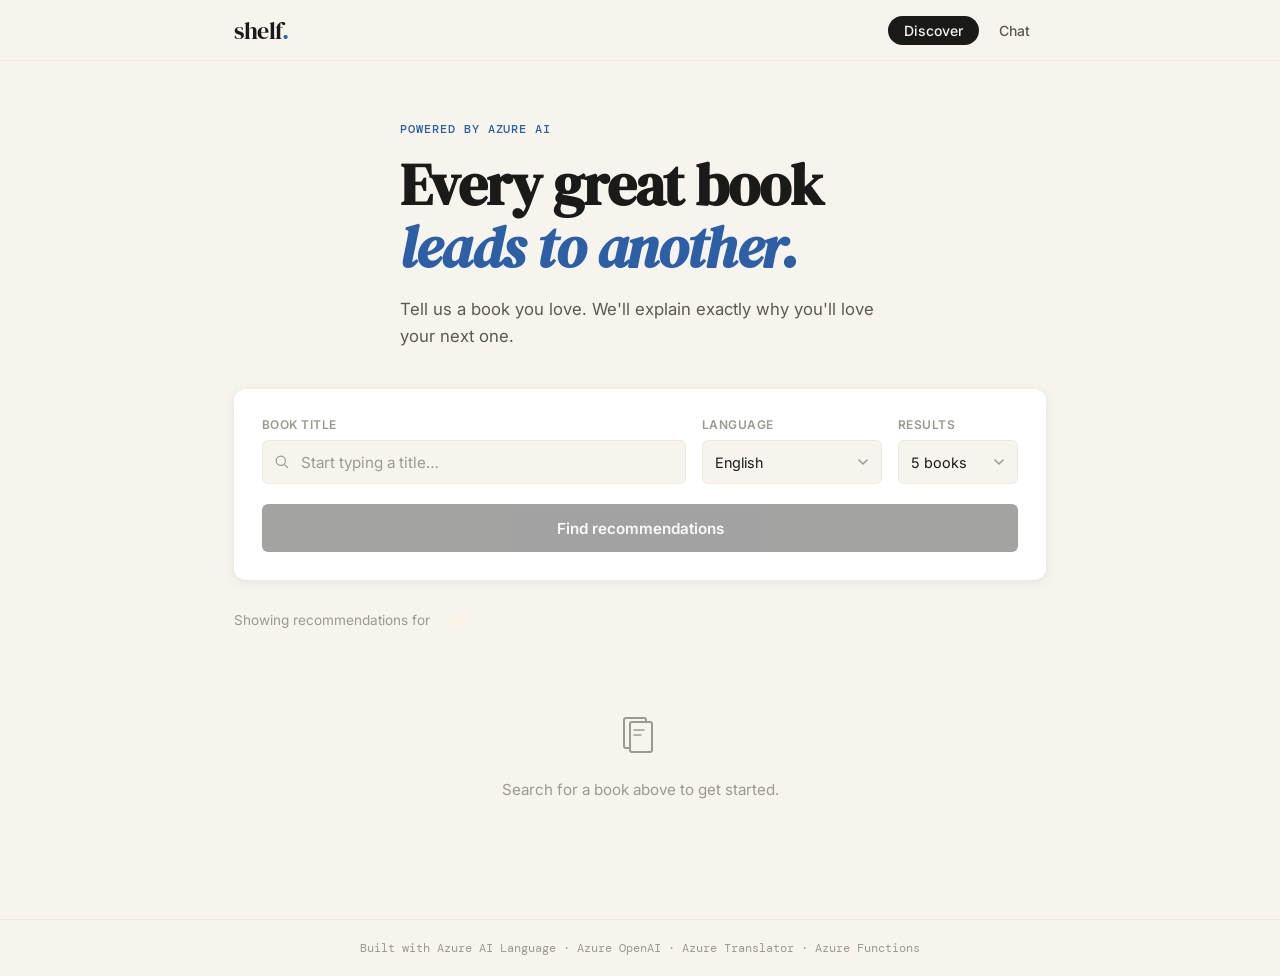
==== frontend/index.html @ 89d9bc14 "Update index.html Added a hidden div for Google Books enriched panel." ====
<!DOCTYPE html>
<html lang="en">
<head>
  <meta charset="UTF-8" />
  <meta name="viewport" content="width=device-width, initial-scale=1.0" />
  <title>Shelf — Book Recommendations</title>
  <link rel="preconnect" href="https://fonts.googleapis.com" />
  <link rel="preconnect" href="https://fonts.gstatic.com" crossorigin />
  <link href="https://fonts.googleapis.com/css2?family=DM+Serif+Display:ital@0;1&family=Inter:wght@400;500;600&family=DM+Mono:wght@400;500&display=swap" rel="stylesheet" />
  <link rel="stylesheet" href="style.css" />
</head>
<body>

  <!-- ── Header ─────────────────────────────────────────────── -->
  <header class="site-header">
    <div class="header-inner">
      <span class="logo">shelf<span class="logo-dot">.</span></span>
      <nav class="header-nav">
        <button class="nav-tab active" data-view="recommend">Discover</button>
        <button class="nav-tab" data-view="chat">Chat</button>
      </nav>
    </div>
  </header>

  <!-- ── Hero ───────────────────────────────────────────────── -->
  <section class="hero">
    <p class="hero-eyebrow">Powered by Azure AI</p>
    <h1 class="hero-headline">
      Every great book<br/>
      <em>leads to another.</em>
    </h1>
    <p class="hero-sub">Tell us a book you love. We'll explain exactly why you'll love your next one.</p>
  </section>

  <!-- ═══════════════════════════════════════════════════════════
       VIEW 1 — RECOMMENDATION
  ════════════════════════════════════════════════════════════ -->
  <main id="view-recommend" class="view active">
    <div class="container">

      <!-- Search card -->
      <div class="search-card">
        <div class="search-row">
          <div class="autocomplete-wrap">
            <label class="field-label" for="book-input">Book title</label>
            <div class="input-icon-wrap">
              <svg class="input-icon" viewBox="0 0 20 20" fill="none">
                <circle cx="8.5" cy="8.5" r="5.75" stroke="currentColor" stroke-width="1.5"/>
                <path d="M13.5 13.5L17 17" stroke="currentColor" stroke-width="1.5" stroke-linecap="round"/>
              </svg>
              <input
                id="book-input"
                class="book-input"
                type="text"
                placeholder="Start typing a title…"
                autocomplete="off"
                spellcheck="false"
              />
            </div>
            <ul id="suggestions" class="suggestions" role="listbox" aria-label="Book suggestions"></ul>
          </div>

          <div class="lang-wrap">
            <label class="field-label" for="lang-select">Language</label>
            <select id="lang-select" class="lang-select">
              <option value="en">English</option>
              <option value="es">Spanish</option>
              <option value="fr">French</option>
              <option value="de">German</option>
              <option value="hi">Hindi</option>
              <option value="ar">Arabic</option>
              <option value="zh-Hans">Chinese (Simplified)</option>
              <option value="ja">Japanese</option>
              <option value="pt">Portuguese</option>
              <option value="ru">Russian</option>
            </select>
          </div>

          <div class="count-wrap">
            <label class="field-label" for="count-select">Results</label>
            <select id="count-select" class="lang-select">
              <option value="3">3 books</option>
              <option value="5" selected>5 books</option>
              <option value="8">8 books</option>
            </select>
          </div>
        </div>

        <button id="recommend-btn" class="recommend-btn" disabled>
          <span class="btn-text">Find recommendations</span>
          <span class="btn-spinner" hidden>
            <svg viewBox="0 0 24 24" fill="none"><circle cx="12" cy="12" r="10" stroke="currentColor" stroke-width="2.5" stroke-dasharray="50" stroke-dashoffset="30" class="spinner-circle"/></svg>
          </span>
        </button>
      </div>

      <!-- Matched book badge -->
      <div id="matched-book" class="matched-book" hidden>
        <span class="matched-label">Showing recommendations for</span>
        <span id="matched-title" class="matched-title"></span>
        <span id="matched-genre" class="matched-genre"></span>
      </div>

      <!-- Google Books enriched panel (thumbnail, authors, rating, description) -->
      <div id="google-book-info" hidden></div>

      <!-- Results grid -->
      <div id="results" class="results-grid"></div>

      <!-- Empty / error state -->
      <div id="empty-state" class="empty-state" hidden>
        <svg viewBox="0 0 48 48" fill="none">
          <rect x="8" y="6" width="22" height="30" rx="2" stroke="currentColor" stroke-width="2"/>
          <rect x="14" y="10" width="22" height="30" rx="2" stroke="currentColor" stroke-width="2" fill="var(--bg)"/>
          <path d="M18 18h10M18 23h7" stroke="currentColor" stroke-width="1.5" stroke-linecap="round"/>
        </svg>
        <p id="empty-msg">Search for a book above to get started.</p>
      </div>

    </div>
  </main>

  <!-- ═══════════════════════════════════════════════════════════
       VIEW 2 — CHATBOT
  ════════════════════════════════════════════════════════════ -->
  <main id="view-chat" class="view">
    <div class="container chat-container">

      <div class="chat-header">
        <div class="chat-avatar">
          <svg viewBox="0 0 32 32" fill="none">
            <rect width="32" height="32" rx="8" fill="var(--ink)"/>
            <path d="M9 12h14M9 16h10M9 20h12" stroke="var(--bg)" stroke-width="2" stroke-linecap="round"/>
          </svg>
        </div>
        <div>
          <p class="chat-name">Shelf Assistant</p>
          <p class="chat-subtitle">Ask me anything about books</p>
        </div>
        <div class="chat-lang-wrap">
          <select id="chat-lang-select" class="lang-select small">
            <option value="en">English</option>
            <option value="es">Spanish</option>
            <option value="fr">French</option>
            <option value="de">German</option>
            <option value="hi">Hindi</option>
            <option value="ar">Arabic</option>
            <option value="zh-Hans">Chinese (Simplified)</option>
            <option value="ja">Japanese</option>
            <option value="pt">Portuguese</option>
            <option value="ru">Russian</option>
          </select>
        </div>
      </div>

      <div id="chat-messages" class="chat-messages">
        <div class="chat-bubble assistant">
          <p>Hi! I'm your personal book guide. Tell me a book you love, a genre you're in the mood for, or ask something like <em>"What should I read after The Alchemist?"</em></p>
        </div>
      </div>

      <div class="chat-input-row">
        <input
          id="chat-input"
          class="chat-input"
          type="text"
          placeholder="Ask about books…"
          autocomplete="off"
        />
        <button id="chat-send" class="chat-send-btn" aria-label="Send">
          <svg viewBox="0 0 20 20" fill="none">
            <path d="M17 10L3 3l3.5 7L3 17l14-7z" stroke="currentColor" stroke-width="1.5" stroke-linejoin="round"/>
          </svg>
        </button>
      </div>

      <div class="chat-suggestions-row">
        <button class="chat-pill" data-msg="What should I read after Harry Potter?">After Harry Potter?</button>
        <button class="chat-pill" data-msg="Recommend me a fantasy book">Fantasy picks</button>
        <button class="chat-pill" data-msg="I want something magical and adventurous">Magical adventure</button>
        <button class="chat-pill" data-msg="Best books for someone who loves mystery">Mystery lover</button>
      </div>

    </div>
  </main>

  <!-- ── Footer ──────────────────────────────────────────────── -->
  <footer class="site-footer">
    <p>Built with Azure AI Language · Azure OpenAI · Azure Translator · Azure Functions</p>
  </footer>

  <script src="app.js"></script>
</body>
</html>
---- frontend/style.css ----
/* ── Design tokens ──────────────────────────────────────────── */
:root {
  --bg:         #F7F4EE;       /* warm parchment */
  --bg2:        #EEEAE0;       /* slightly darker card bg */
  --ink:        #1A1A18;       /* near-black */
  --ink2:       #5A5A50;       /* secondary text */
  --ink3:       #9A9A8E;       /* muted / meta */
  --accent:     #2D5FA6;       /* deep library blue */
  --accent-lt:  #EDF2FB;       /* light accent tint */
  --accent-md:  #B8CCEE;       /* medium accent tint */
  --gold:       #C9973E;       /* warm gold for genre tags */
  --gold-lt:    #FDF3E1;
  --radius:     12px;
  --radius-sm:  6px;
  --shadow:     0 2px 12px rgba(26,26,24,0.08);
  --shadow-lg:  0 8px 32px rgba(26,26,24,0.12);
}

/* ── Reset ──────────────────────────────────────────────────── */
*, *::before, *::after { box-sizing: border-box; margin: 0; padding: 0; }
html { scroll-behavior: smooth; }
body {
  font-family: 'Inter', system-ui, sans-serif;
  background: var(--bg);
  color: var(--ink);
  min-height: 100vh;
  display: flex;
  flex-direction: column;
}

/* ── Header ─────────────────────────────────────────────────── */
.site-header {
  position: sticky; top: 0; z-index: 100;
  background: var(--bg);
  border-bottom: 1px solid var(--bg2);
  backdrop-filter: blur(10px);
}
.header-inner {
  max-width: 860px;
  margin: 0 auto;
  padding: 0 24px;
  height: 60px;
  display: flex;
  align-items: center;
  justify-content: space-between;
}
.logo {
  font-family: 'DM Serif Display', serif;
  font-size: 1.5rem;
  letter-spacing: -0.02em;
  color: var(--ink);
}
.logo-dot { color: var(--accent); }

.header-nav { display: flex; gap: 4px; }
.nav-tab {
  font-family: 'Inter', sans-serif;
  font-size: 0.875rem;
  font-weight: 500;
  padding: 6px 16px;
  border-radius: 20px;
  border: none;
  background: transparent;
  color: var(--ink2);
  cursor: pointer;
  transition: background 0.15s, color 0.15s;
}
.nav-tab:hover { background: var(--bg2); color: var(--ink); }
.nav-tab.active { background: var(--ink); color: var(--bg); }

/* ── Hero ───────────────────────────────────────────────────── */
.hero {
  max-width: 860px;
  margin: 0 auto;
  padding: 60px 24px 40px;
  text-align: left;
}
.hero-eyebrow {
  font-family: 'DM Mono', monospace;
  font-size: 0.75rem;
  font-weight: 500;
  letter-spacing: 0.08em;
  text-transform: uppercase;
  color: var(--accent);
  margin-bottom: 16px;
}
.hero-headline {
  font-family: 'DM Serif Display', serif;
  font-size: clamp(2.4rem, 5vw, 3.6rem);
  line-height: 1.1;
  letter-spacing: -0.02em;
  color: var(--ink);
  margin-bottom: 16px;
}
.hero-headline em {
  font-style: italic;
  color: var(--accent);
}
.hero-sub {
  font-size: 1.05rem;
  color: var(--ink2);
  max-width: 480px;
  line-height: 1.6;
}

/* ── Views ──────────────────────────────────────────────────── */
.view { display: none; flex: 1; }
.view.active { display: block; }

/* ── Container ──────────────────────────────────────────────── */
.container {
  max-width: 860px;
  margin: 0 auto;
  padding: 0 24px 60px;
}

/* ── Search Card ────────────────────────────────────────────── */
.search-card {
  background: #fff;
  border-radius: var(--radius);
  padding: 28px;
  box-shadow: var(--shadow);
  margin-bottom: 32px;
}
.search-row {
  display: grid;
  grid-template-columns: 1fr auto auto;
  gap: 16px;
  align-items: end;
  margin-bottom: 20px;
}

/* Field label */
.field-label {
  display: block;
  font-size: 0.75rem;
  font-weight: 600;
  letter-spacing: 0.04em;
  text-transform: uppercase;
  color: var(--ink3);
  margin-bottom: 8px;
}

/* Autocomplete wrapper */
.autocomplete-wrap { position: relative; }
.input-icon-wrap { position: relative; }
.input-icon {
  position: absolute;
  left: 12px; top: 50%;
  transform: translateY(-50%);
  width: 16px; height: 16px;
  color: var(--ink3);
  pointer-events: none;
}
.book-input {
  width: 100%;
  height: 44px;
  padding: 0 16px 0 38px;
  border: 1.5px solid var(--bg2);
  border-radius: var(--radius-sm);
  font-family: 'Inter', sans-serif;
  font-size: 0.95rem;
  color: var(--ink);
  background: var(--bg);
  outline: none;
  transition: border-color 0.15s;
}
.book-input:focus { border-color: var(--accent); background: #fff; }
.book-input::placeholder { color: var(--ink3); }

/* Suggestions dropdown */
.suggestions {
  position: absolute;
  top: calc(100% + 4px);
  left: 0; right: 0;
  background: #fff;
  border: 1.5px solid var(--bg2);
  border-radius: var(--radius-sm);
  box-shadow: var(--shadow-lg);
  list-style: none;
  max-height: 260px;
  overflow-y: auto;
  z-index: 50;
  display: none;
}
.suggestions.open { display: block; }
.suggestions li {
  padding: 10px 16px;
  cursor: pointer;
  display: flex;
  align-items: baseline;
  gap: 10px;
  font-size: 0.9rem;
  transition: background 0.1s;
}
.suggestions li:hover,
.suggestions li.active { background: var(--accent-lt); }
.sug-title { color: var(--ink); flex: 1; }
.sug-genre {
  font-family: 'DM Mono', monospace;
  font-size: 0.72rem;
  color: var(--ink3);
  white-space: nowrap;
}
mark { background: none; color: var(--accent); font-weight: 600; }

/* Selects */
.lang-wrap, .count-wrap { min-width: 120px; }
.lang-select {
  width: 100%;
  height: 44px;
  padding: 0 12px;
  border: 1.5px solid var(--bg2);
  border-radius: var(--radius-sm);
  font-family: 'Inter', sans-serif;
  font-size: 0.9rem;
  color: var(--ink);
  background: var(--bg);
  outline: none;
  cursor: pointer;
  appearance: none;
  background-image: url("data:image/svg+xml,%3Csvg xmlns='http://www.w3.org/2000/svg' width='12' height='12' viewBox='0 0 12 12'%3E%3Cpath d='M2 4l4 4 4-4' stroke='%239A9A8E' stroke-width='1.5' fill='none' stroke-linecap='round' stroke-linejoin='round'/%3E%3C/svg%3E");
  background-repeat: no-repeat;
  background-position: right 12px center;
  padding-right: 32px;
}
.lang-select:focus { border-color: var(--accent); }
.lang-select.small { height: 36px; font-size: 0.82rem; min-width: 80px; }

/* Recommend button */
.recommend-btn {
  width: 100%;
  height: 48px;
  background: var(--ink);
  color: var(--bg);
  border: none;
  border-radius: var(--radius-sm);
  font-family: 'Inter', sans-serif;
  font-size: 0.95rem;
  font-weight: 600;
  cursor: pointer;
  display: flex;
  align-items: center;
  justify-content: center;
  gap: 10px;
  transition: background 0.15s, transform 0.1s;
}
.recommend-btn:hover:not(:disabled) { background: var(--accent); transform: translateY(-1px); }
.recommend-btn:disabled { opacity: 0.4; cursor: not-allowed; }
.btn-spinner svg { width: 20px; height: 20px; animation: spin 0.8s linear infinite; }
.spinner-circle { transform-origin: center; }

/* ── Matched book badge ─────────────────────────────────────── */
.matched-book {
  display: flex;
  align-items: center;
  gap: 10px;
  margin-bottom: 24px;
  flex-wrap: wrap;
}
.matched-label { font-size: 0.85rem; color: var(--ink3); }
.matched-title {
  font-family: 'DM Serif Display', serif;
  font-size: 1.05rem;
  color: var(--ink);
}
.matched-genre {
  font-family: 'DM Mono', monospace;
  font-size: 0.72rem;
  padding: 3px 8px;
  border-radius: 20px;
  background: var(--gold-lt);
  color: var(--gold);
}

/* ── Results Grid ───────────────────────────────────────────── */
.results-grid {
  display: grid;
  grid-template-columns: repeat(auto-fill, minmax(280px, 1fr));
  gap: 20px;
}

/* Book card */
.book-card {
  background: #fff;
  border-radius: var(--radius);
  padding: 24px;
  box-shadow: var(--shadow);
  display: flex;
  flex-direction: column;
  gap: 12px;
  transition: transform 0.15s, box-shadow 0.15s;
  animation: fadeUp 0.3s ease both;
}
.book-card:hover { transform: translateY(-3px); box-shadow: var(--shadow-lg); }

.card-rank {
  font-family: 'DM Mono', monospace;
  font-size: 0.7rem;
  font-weight: 500;
  letter-spacing: 0.08em;
  color: var(--ink3);
}
.card-title {
  font-family: 'DM Serif Display', serif;
  font-size: 1.1rem;
  line-height: 1.3;
  color: var(--ink);
}
.card-genre {
  display: inline-block;
  font-family: 'DM Mono', monospace;
  font-size: 0.7rem;
  padding: 3px 8px;
  border-radius: 20px;
  background: var(--gold-lt);
  color: var(--gold);
}
.card-explanation {
  font-size: 0.88rem;
  line-height: 1.65;
  color: var(--ink2);
  padding: 12px 14px;
  background: var(--accent-lt);
  border-left: 3px solid var(--accent-md);
  border-radius: 0 var(--radius-sm) var(--radius-sm) 0;
}
.card-themes {
  display: flex;
  flex-wrap: wrap;
  gap: 6px;
  margin-top: 4px;
}
.theme-tag {
  font-size: 0.72rem;
  padding: 3px 8px;
  border-radius: 20px;
  background: var(--bg2);
  color: var(--ink2);
}

/* ── Empty state ────────────────────────────────────────────── */
.empty-state {
  text-align: center;
  padding: 60px 20px;
  color: var(--ink3);
}
.empty-state svg {
  width: 48px; height: 48px;
  margin-bottom: 16px;
  color: var(--ink3);
}
.empty-state p { font-size: 0.95rem; }

/* ── Chat view ──────────────────────────────────────────────── */
.chat-container { padding-top: 24px; }
.chat-header {
  display: flex;
  align-items: center;
  gap: 14px;
  margin-bottom: 20px;
  padding-bottom: 20px;
  border-bottom: 1px solid var(--bg2);
}
.chat-avatar svg { width: 40px; height: 40px; border-radius: 10px; }
.chat-name { font-weight: 600; font-size: 0.95rem; color: var(--ink); }
.chat-subtitle { font-size: 0.8rem; color: var(--ink3); }
.chat-lang-wrap { margin-left: auto; }

.chat-messages {
  min-height: 340px;
  max-height: 50vh;
  overflow-y: auto;
  display: flex;
  flex-direction: column;
  gap: 12px;
  margin-bottom: 16px;
  padding: 4px 0;
  scroll-behavior: smooth;
}
.chat-bubble {
  max-width: 78%;
  padding: 12px 16px;
  border-radius: var(--radius);
  font-size: 0.9rem;
  line-height: 1.65;
  animation: fadeUp 0.2s ease both;
}
.chat-bubble.user {
  align-self: flex-end;
  background: var(--ink);
  color: var(--bg);
  border-bottom-right-radius: 4px;
}
.chat-bubble.assistant {
  align-self: flex-start;
  background: #fff;
  color: var(--ink);
  border-bottom-left-radius: 4px;
  box-shadow: var(--shadow);
}
.chat-bubble.typing {
  background: #fff;
  align-self: flex-start;
  box-shadow: var(--shadow);
}
.typing-dots { display: flex; gap: 4px; padding: 2px 0; }
.typing-dots span {
  width: 7px; height: 7px;
  border-radius: 50%;
  background: var(--ink3);
  animation: bounce 1.2s infinite;
}
.typing-dots span:nth-child(2) { animation-delay: 0.2s; }
.typing-dots span:nth-child(3) { animation-delay: 0.4s; }

.chat-input-row {
  display: flex;
  gap: 10px;
  margin-bottom: 12px;
}
.chat-input {
  flex: 1;
  height: 48px;
  padding: 0 18px;
  border: 1.5px solid var(--bg2);
  border-radius: var(--radius-sm);
  font-family: 'Inter', sans-serif;
  font-size: 0.95rem;
  background: var(--bg);
  color: var(--ink);
  outline: none;
  transition: border-color 0.15s;
}
.chat-input:focus { border-color: var(--accent); background: #fff; }
.chat-input::placeholder { color: var(--ink3); }

.chat-send-btn {
  width: 48px; height: 48px;
  background: var(--ink);
  color: var(--bg);
  border: none;
  border-radius: var(--radius-sm);
  cursor: pointer;
  display: flex;
  align-items: center;
  justify-content: center;
  flex-shrink: 0;
  transition: background 0.15s;
}
.chat-send-btn:hover { background: var(--accent); }
.chat-send-btn svg { width: 18px; height: 18px; }

.chat-suggestions-row {
  display: flex;
  flex-wrap: wrap;
  gap: 8px;
}
.chat-pill {
  font-size: 0.8rem;
  padding: 6px 14px;
  border-radius: 20px;
  border: 1.5px solid var(--bg2);
  background: #fff;
  color: var(--ink2);
  cursor: pointer;
  font-family: 'Inter', sans-serif;
  transition: border-color 0.15s, color 0.15s;
}
.chat-pill:hover { border-color: var(--accent); color: var(--accent); }

/* ── Footer ─────────────────────────────────────────────────── */
.site-footer {
  border-top: 1px solid var(--bg2);
  padding: 20px 24px;
  text-align: center;
  font-size: 0.75rem;
  color: var(--ink3);
  font-family: 'DM Mono', monospace;
}

/* ── Keyframes ──────────────────────────────────────────────── */
@keyframes spin {
  to { transform: rotate(360deg); }
}
@keyframes fadeUp {
  from { opacity: 0; transform: translateY(12px); }
  to   { opacity: 1; transform: translateY(0); }
}
@keyframes bounce {
  0%, 60%, 100% { transform: translateY(0); }
  30%           { transform: translateY(-5px); }
}

/* ── Responsive ─────────────────────────────────────────────── */
@media (max-width: 640px) {
  .hero { padding: 36px 16px 28px; }
  .container { padding: 0 16px 40px; }
  .search-row { grid-template-columns: 1fr; }
  .results-grid { grid-template-columns: 1fr; }
  .chat-bubble { max-width: 90%; }
  .chat-suggestions-row { display: none; }
}

@media (prefers-reduced-motion: reduce) {
  *, *::before, *::after { animation: none !important; transition: none !important; }
}
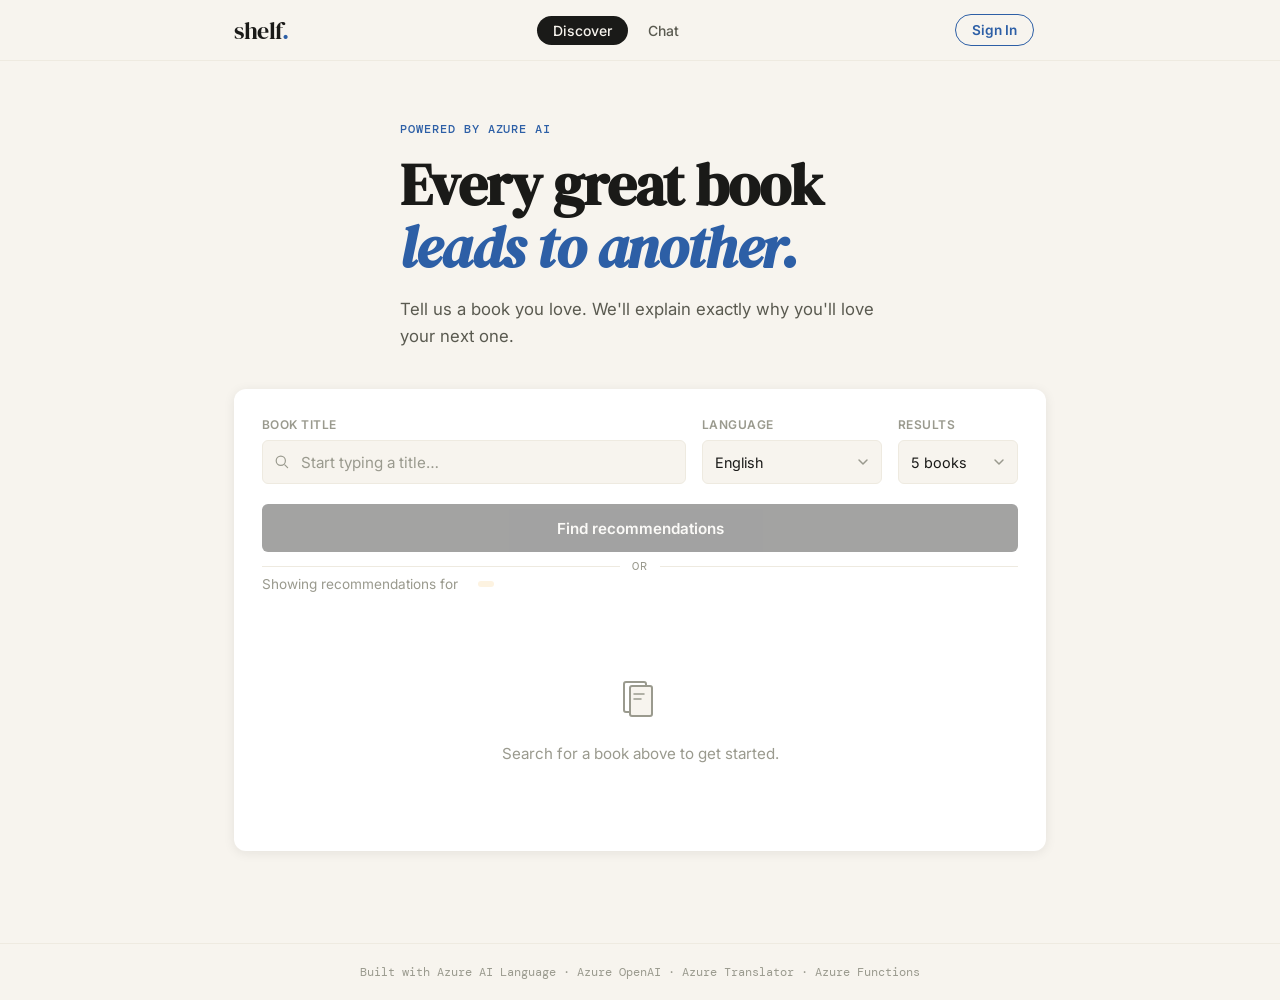
==== commit 2a7a0a55: "Initial commit" ====
--- a/frontend/index.html
+++ b/frontend/index.html
@@ -8,6 +8,8 @@
   <link rel="preconnect" href="https://fonts.gstatic.com" crossorigin />
   <link href="https://fonts.googleapis.com/css2?family=DM+Serif+Display:ital@0;1&family=Inter:wght@400;500;600&family=DM+Mono:wght@400;500&display=swap" rel="stylesheet" />
   <link rel="stylesheet" href="style.css" />
+  <!-- MSAL.js — Microsoft Authentication Library -->
+  
 </head>
 <body>
 
@@ -19,8 +21,60 @@
         <button class="nav-tab active" data-view="recommend">Discover</button>
         <button class="nav-tab" data-view="chat">Chat</button>
       </nav>
+
+      <!-- ── Auth area ────────────────────────────────────── -->
+      <div id="auth-area" class="auth-area">
+        <button id="auth-login-btn" class="auth-login-btn">Sign In</button>
+        <div id="auth-user-area" class="auth-user-area" hidden>
+          <span id="auth-user-name" class="auth-user-name"></span>
+          <button id="auth-logout-btn" class="auth-logout-btn" hidden>Sign Out</button>
+        </div>
+      </div>
     </div>
   </header>
+
+  <!-- ── Auth modal ─────────────────────────────────────────── -->
+  <div id="auth-modal" class="auth-modal" hidden role="dialog" aria-modal="true" aria-labelledby="auth-modal-title">
+    <div class="auth-modal-card glass-card">
+      <button id="auth-modal-close" class="auth-modal-close" aria-label="Close">
+        <svg viewBox="0 0 20 20" fill="none" width="18" height="18">
+          <path d="M5 5l10 10M15 5L5 15" stroke="currentColor" stroke-width="1.5" stroke-linecap="round"/>
+        </svg>
+      </button>
+
+      <div class="auth-modal-header">
+        <span class="logo" style="font-size:1.3rem">shelf<span class="logo-dot">.</span></span>
+        <h2 id="auth-modal-title" class="auth-modal-title">Welcome back</h2>
+        <p class="auth-modal-sub">Sign in to save favorites and view history</p>
+      </div>
+
+      <form id="auth-login-form" class="auth-form" novalidate>
+        <div id="auth-error" class="auth-error" hidden></div>
+
+        <!-- Microsoft login button — MSAL popup handles email/password inside Entra UI -->
+        <button type="submit" class="auth-ms-btn">
+          <svg viewBox="0 0 21 21" width="20" height="20" fill="none">
+            <rect x="1" y="1" width="9" height="9" fill="#F35325"/>
+            <rect x="11" y="1" width="9" height="9" fill="#81BC06"/>
+            <rect x="1" y="11" width="9" height="9" fill="#05A6F0"/>
+            <rect x="11" y="11" width="9" height="9" fill="#FFBA08"/>
+          </svg>
+          Continue with Microsoft
+        </button>
+
+        <label class="auth-remember-label">
+          <input type="checkbox" id="auth-remember" class="auth-remember-checkbox" />
+          Remember me
+        </label>
+      </form>
+
+      <p class="auth-terms">
+        By signing in, you agree to our
+        <a href="#" class="auth-link">Terms of Service</a> and
+        <a href="#" class="auth-link">Privacy Policy</a>.
+      </p>
+    </div>
+  </div>
 
   <!-- ── Hero ───────────────────────────────────────────────── -->
   <section class="hero">
@@ -92,7 +146,9 @@
             <svg viewBox="0 0 24 24" fill="none"><circle cx="12" cy="12" r="10" stroke="currentColor" stroke-width="2.5" stroke-dasharray="50" stroke-dashoffset="30" class="spinner-circle"/></svg>
           </span>
         </button>
-      </div>
+
+        <!-- ── or divider ──────────────────────────────────── -->
+        <div class="scan-divider" aria-hidden="true"><span>or</span></div>
 
       <!-- Matched book badge -->
       <div id="matched-book" class="matched-book" hidden>
@@ -100,9 +156,6 @@
         <span id="matched-title" class="matched-title"></span>
         <span id="matched-genre" class="matched-genre"></span>
       </div>
-
-      <!-- Google Books enriched panel (thumbnail, authors, rating, description) -->
-      <div id="google-book-info" hidden></div>
 
       <!-- Results grid -->
       <div id="results" class="results-grid"></div>
@@ -189,6 +242,7 @@
     <p>Built with Azure AI Language · Azure OpenAI · Azure Translator · Azure Functions</p>
   </footer>
 
+  <script src="auth.js"></script>
   <script src="app.js"></script>
 </body>
 </html>
--- a/frontend/style.css
+++ b/frontend/style.css
@@ -153,6 +153,8 @@
   pointer-events: none;
 }
 .book-input {
+  color: #111111;
+  color: #9b9b9b;
   width: 100%;
   height: 44px;
   padding: 0 16px 0 38px;
@@ -505,3 +507,860 @@
 @media (prefers-reduced-motion: reduce) {
   *, *::before, *::after { animation: none !important; transition: none !important; }
 }
+
+
+/* ═══════════════════════════════════════════════════════════════
+   BOOK DETAILS PAGE — all new styles, nothing above modified
+═══════════════════════════════════════════════════════════════ */
+
+/* ── Dark mode tokens ───────────────────────────────────────── */
+@media (prefers-color-scheme: dark) {
+  :root {
+    --bg:        #13120F;
+    --bg2:       #1E1D18;
+    --ink:       #F0EDE6;
+    --ink2:      #A8A49A;
+    --ink3:      #6A665E;
+    --accent:    #6B9FE4;
+    --accent-lt: #1A2535;
+    --accent-md: #2D4A70;
+    --gold:      #D4A855;
+    --gold-lt:   #2A2010;
+    --shadow:    0 2px 12px rgba(0,0,0,0.3);
+    --shadow-lg: 0 8px 32px rgba(0,0,0,0.45);
+    --glass-bg:  rgba(30, 29, 24, 0.7);
+    --glass-border: rgba(255,255,255,0.07);
+  }
+}
+
+:root {
+  --glass-bg:     rgba(255,255,255,0.72);
+  --glass-border: rgba(255,255,255,0.45);
+  --glass-blur:   16px;
+}
+
+/* ── body modifier for book page ────────────────────────────── */
+body.book-page {
+  background: var(--bg);
+}
+
+/* ── Back button in header ──────────────────────────────────── */
+.nav-back-btn {
+  display: inline-flex;
+  align-items: center;
+  gap: 6px;
+  font-family: 'Inter', sans-serif;
+  font-size: 0.875rem;
+  font-weight: 500;
+  color: var(--ink2);
+  text-decoration: none;
+  padding: 6px 14px;
+  border-radius: 20px;
+  border: 1.5px solid var(--bg2);
+  background: transparent;
+  transition: color 0.15s, border-color 0.15s, background 0.15s;
+}
+.nav-back-btn:hover {
+  color: var(--ink);
+  border-color: var(--ink3);
+  background: var(--bg2);
+}
+
+/* ── Logo as link on book page ──────────────────────────────── */
+a.logo {
+  text-decoration: none;
+  font-family: 'DM Serif Display', serif;
+  font-size: 1.5rem;
+  letter-spacing: -0.02em;
+  color: var(--ink);
+}
+
+/* ── Glassmorphism card ─────────────────────────────────────── */
+.glass-card {
+  background: var(--glass-bg);
+  backdrop-filter: blur(var(--glass-blur));
+  -webkit-backdrop-filter: blur(var(--glass-blur));
+  border: 1px solid var(--glass-border);
+  border-radius: 20px;
+  box-shadow: var(--shadow-lg);
+}
+
+/* ── Page-level loading state ───────────────────────────────── */
+.page-loading {
+  display: flex;
+  align-items: center;
+  justify-content: center;
+  min-height: 60vh;
+}
+.page-spinner {
+  display: flex;
+  flex-direction: column;
+  align-items: center;
+  gap: 16px;
+}
+.page-spinner svg {
+  width: 50px;
+  height: 50px;
+  animation: spin 1s linear infinite;
+}
+.page-spinner p {
+  font-size: 0.95rem;
+  color: var(--ink3);
+}
+
+/* ── Page-level error state ─────────────────────────────────── */
+.page-error {
+  display: flex;
+  align-items: center;
+  justify-content: center;
+  min-height: 60vh;
+  padding: 24px;
+}
+.error-card {
+  display: flex;
+  flex-direction: column;
+  align-items: center;
+  gap: 16px;
+  text-align: center;
+  max-width: 400px;
+}
+.error-card p {
+  font-size: 1rem;
+  color: var(--ink2);
+  line-height: 1.6;
+}
+
+/* ── Main layout ────────────────────────────────────────────── */
+.book-page-content {
+  flex: 1;
+}
+.book-container {
+  max-width: 900px;
+  margin: 0 auto;
+  padding: 32px 24px 80px;
+  display: flex;
+  flex-direction: column;
+  gap: 28px;
+}
+
+/* ── Book Hero ──────────────────────────────────────────────── */
+.book-hero {
+  display: grid;
+  grid-template-columns: 200px 1fr;
+  gap: 40px;
+  padding: 36px;
+  align-items: start;
+}
+
+/* Cover */
+.book-cover-wrap {
+  position: relative;
+  flex-shrink: 0;
+}
+.book-cover-shadow {
+  position: absolute;
+  inset: 12px -8px -12px 8px;
+  background: rgba(0,0,0,0.18);
+  border-radius: 10px;
+  filter: blur(12px);
+  z-index: 0;
+}
+.book-cover-img {
+  position: relative;
+  z-index: 1;
+  width: 100%;
+  border-radius: 10px;
+  box-shadow: 0 12px 40px rgba(0,0,0,0.25);
+  display: block;
+  transition: transform 0.3s ease;
+  object-fit: cover;
+  aspect-ratio: 2/3;
+}
+.book-cover-img:hover { transform: scale(1.03) rotate(-1deg); }
+.book-cover-placeholder {
+  position: relative;
+  z-index: 1;
+  width: 100%;
+  aspect-ratio: 2/3;
+  border-radius: 10px;
+  background: var(--bg2);
+  display: flex;
+  align-items: center;
+  justify-content: center;
+}
+.book-cover-placeholder svg {
+  width: 80%;
+  height: 80%;
+}
+
+/* Meta */
+.book-meta {
+  display: flex;
+  flex-direction: column;
+  gap: 14px;
+  min-width: 0;
+}
+
+/* Dataset warning */
+.dataset-warning {
+  display: flex;
+  align-items: flex-start;
+  gap: 8px;
+  background: var(--gold-lt);
+  border: 1px solid var(--gold);
+  border-radius: 8px;
+  padding: 10px 14px;
+  font-size: 0.85rem;
+  color: var(--gold);
+  line-height: 1.5;
+}
+.dataset-warning svg { flex-shrink: 0; margin-top: 1px; }
+
+/* Category chips */
+.book-categories {
+  display: flex;
+  flex-wrap: wrap;
+  gap: 6px;
+}
+.category-chip {
+  font-family: 'DM Mono', monospace;
+  font-size: 0.7rem;
+  padding: 3px 10px;
+  border-radius: 20px;
+  background: var(--accent-lt);
+  color: var(--accent);
+  border: 1px solid var(--accent-md);
+}
+
+/* Title */
+.book-detail-title {
+  font-family: 'DM Serif Display', serif;
+  font-size: clamp(1.6rem, 3.5vw, 2.4rem);
+  line-height: 1.15;
+  letter-spacing: -0.02em;
+  color: var(--ink);
+}
+
+/* Authors */
+.book-authors {
+  font-size: 1rem;
+  color: var(--ink2);
+  font-weight: 500;
+}
+
+/* Stars */
+.book-rating-wrap {
+  display: flex;
+  align-items: center;
+  gap: 10px;
+  flex-wrap: wrap;
+}
+.book-stars {
+  font-size: 1.1rem;
+  color: var(--gold);
+  letter-spacing: 2px;
+}
+.book-rating-count {
+  font-family: 'DM Mono', monospace;
+  font-size: 0.78rem;
+  color: var(--ink3);
+}
+
+/* Stats grid */
+.book-stats-grid {
+  display: grid;
+  grid-template-columns: repeat(auto-fill, minmax(140px, 1fr));
+  gap: 12px;
+  margin-top: 4px;
+}
+.book-stat {
+  display: flex;
+  flex-direction: column;
+  gap: 3px;
+  padding: 10px 12px;
+  background: var(--bg2);
+  border-radius: 8px;
+}
+@media (prefers-color-scheme: dark) {
+  .book-stat { background: rgba(255,255,255,0.05); }
+}
+.stat-label {
+  font-family: 'DM Mono', monospace;
+  font-size: 0.65rem;
+  letter-spacing: 0.06em;
+  text-transform: uppercase;
+  color: var(--ink3);
+}
+.stat-value {
+  font-size: 0.88rem;
+  font-weight: 500;
+  color: var(--ink);
+  line-height: 1.4;
+}
+.stat-value.mono {
+  font-family: 'DM Mono', monospace;
+  font-size: 0.8rem;
+  letter-spacing: 0.03em;
+}
+
+/* Action buttons */
+.book-actions {
+  display: flex;
+  flex-wrap: wrap;
+  gap: 10px;
+  margin-top: 6px;
+}
+
+/* Primary button (shared) */
+.btn-primary {
+  display: inline-flex;
+  align-items: center;
+  gap: 7px;
+  padding: 10px 20px;
+  background: var(--ink);
+  color: var(--bg);
+  border: none;
+  border-radius: 8px;
+  font-family: 'Inter', sans-serif;
+  font-size: 0.875rem;
+  font-weight: 600;
+  text-decoration: none;
+  cursor: pointer;
+  transition: background 0.15s, transform 0.1s;
+}
+.btn-primary:hover { background: var(--accent); transform: translateY(-1px); }
+
+/* Secondary button */
+.btn-secondary {
+  display: inline-flex;
+  align-items: center;
+  gap: 6px;
+  padding: 10px 18px;
+  background: transparent;
+  color: var(--ink2);
+  border: 1.5px solid var(--bg2);
+  border-radius: 8px;
+  font-family: 'Inter', sans-serif;
+  font-size: 0.875rem;
+  font-weight: 500;
+  text-decoration: none;
+  cursor: pointer;
+  transition: border-color 0.15s, color 0.15s;
+}
+.btn-secondary:hover { border-color: var(--accent); color: var(--accent); }
+
+/* ── Description section ────────────────────────────────────── */
+.book-desc-section {
+  padding: 28px 32px;
+}
+.section-heading {
+  font-family: 'DM Serif Display', serif;
+  font-size: 1.35rem;
+  color: var(--ink);
+  margin-bottom: 14px;
+}
+.book-description {
+  font-size: 0.95rem;
+  line-height: 1.75;
+  color: var(--ink2);
+}
+.desc-toggle {
+  margin-top: 12px;
+  background: none;
+  border: none;
+  font-family: 'Inter', sans-serif;
+  font-size: 0.875rem;
+  font-weight: 600;
+  color: var(--accent);
+  cursor: pointer;
+  padding: 0;
+  transition: opacity 0.15s;
+}
+.desc-toggle:hover { opacity: 0.7; }
+
+/* ── Recommendations section ────────────────────────────────── */
+.rec-section { }
+.rec-header {
+  display: flex;
+  align-items: baseline;
+  gap: 14px;
+  flex-wrap: wrap;
+  margin-bottom: 20px;
+}
+.rec-subtitle {
+  font-family: 'DM Mono', monospace;
+  font-size: 0.72rem;
+  color: var(--ink3);
+  letter-spacing: 0.04em;
+}
+.rec-grid {
+  display: grid;
+  grid-template-columns: repeat(auto-fill, minmax(240px, 1fr));
+  gap: 20px;
+}
+
+/* Recommendation card */
+.rec-card {
+  display: flex;
+  flex-direction: column;
+  overflow: hidden;
+  padding: 0;
+  animation: fadeUp 0.35s ease both;
+  transition: transform 0.18s, box-shadow 0.18s;
+}
+.rec-card:hover {
+  transform: translateY(-4px);
+  box-shadow: 0 16px 48px rgba(0,0,0,0.15);
+}
+
+.rec-cover-wrap {
+  width: 100%;
+  aspect-ratio: 16/9;
+  overflow: hidden;
+  border-radius: 16px 16px 0 0;
+  background: var(--accent-lt);
+  flex-shrink: 0;
+}
+.rec-cover-placeholder {
+  width: 100%;
+  height: 100%;
+  display: flex;
+  align-items: center;
+  justify-content: center;
+}
+.rec-cover-placeholder svg {
+  width: 60px;
+  height: 80px;
+}
+
+.rec-card-body {
+  display: flex;
+  flex-direction: column;
+  gap: 10px;
+  padding: 20px;
+  flex: 1;
+}
+.rec-card-title {
+  font-family: 'DM Serif Display', serif;
+  font-size: 1.05rem;
+  line-height: 1.3;
+  color: var(--ink);
+}
+.rec-explanation {
+  font-size: 0.85rem;
+  line-height: 1.65;
+  color: var(--ink2);
+  padding: 10px 12px;
+  background: var(--accent-lt);
+  border-left: 3px solid var(--accent-md);
+  border-radius: 0 6px 6px 0;
+  flex: 1;
+}
+
+/* View Details button inside rec card */
+.btn-view-details {
+  display: inline-flex;
+  align-items: center;
+  justify-content: center;
+  gap: 6px;
+  margin-top: 4px;
+  padding: 9px 16px;
+  background: var(--ink);
+  color: var(--bg);
+  border: none;
+  border-radius: 8px;
+  font-family: 'Inter', sans-serif;
+  font-size: 0.82rem;
+  font-weight: 600;
+  cursor: pointer;
+  transition: background 0.15s, transform 0.1s;
+  width: 100%;
+}
+.btn-view-details:hover { background: var(--accent); transform: translateY(-1px); }
+
+/* No recommendations message */
+.no-rec-msg {
+  display: flex;
+  flex-direction: column;
+  align-items: center;
+  gap: 14px;
+  padding: 48px 20px;
+  text-align: center;
+  color: var(--ink3);
+}
+.no-rec-msg p {
+  font-size: 0.95rem;
+  max-width: 420px;
+  line-height: 1.6;
+}
+
+/* ── Responsive ─────────────────────────────────────────────── */
+@media (max-width: 680px) {
+  .book-hero {
+    grid-template-columns: 1fr;
+    gap: 24px;
+    padding: 24px;
+  }
+  .book-cover-wrap {
+    width: 140px;
+    margin: 0 auto;
+  }
+  .book-meta { text-align: center; }
+  .book-categories,
+  .book-rating-wrap,
+  .book-actions { justify-content: center; }
+  .book-stats-grid { grid-template-columns: 1fr 1fr; }
+  .book-desc-section { padding: 20px; }
+  .book-container { padding: 20px 16px 60px; }
+  .rec-grid { grid-template-columns: 1fr; }
+}
+
+@media (max-width: 400px) {
+  .book-stats-grid { grid-template-columns: 1fr; }
+}
+
+
+/* ═══════════════════════════════════════════════════════════════
+   📷 SCAN BOOK COVER — new styles appended below existing code.
+   Zero existing lines were modified above.
+   Matches the existing design language: same tokens, same radius,
+   same typography, glassmorphism-ready.
+═══════════════════════════════════════════════════════════════ */
+
+/* ── "or" divider between the two buttons ────────────────────── */
+.scan-divider {
+  display: flex;
+  align-items: center;
+  gap: 12px;
+  margin: 6px 0 2px;
+  color: var(--ink3);
+  font-size: 0.75rem;
+  font-family: 'DM Mono', monospace;
+  letter-spacing: 0.08em;
+  text-transform: uppercase;
+  user-select: none;
+}
+.scan-divider::before,
+.scan-divider::after {
+  content: "";
+  flex: 1;
+  height: 1px;
+  background: var(--bg2);
+}
+
+/* ── Scan button — outlined style to visually sit below primary ─ */
+.scan-btn {
+  width: 100%;
+  height: 48px;
+  background: transparent;
+  color: var(--ink);
+  border: 1.5px solid var(--bg2);
+  border-radius: var(--radius-sm);
+  font-family: 'Inter', sans-serif;
+  font-size: 0.95rem;
+  font-weight: 500;
+  cursor: pointer;
+  display: flex;
+  align-items: center;
+  justify-content: center;
+  gap: 8px;
+  transition: background 0.15s, border-color 0.15s, color 0.15s, transform 0.1s;
+  margin-top: 8px;
+}
+.scan-btn:hover:not(:disabled) {
+  background: var(--accent-lt);
+  border-color: var(--accent);
+  color: var(--accent);
+  transform: translateY(-1px);
+}
+.scan-btn:active:not(:disabled) {
+  transform: translateY(0);
+}
+.scan-btn:disabled {
+  opacity: 0.4;
+  cursor: not-allowed;
+}
+
+/* Idle state span: camera SVG + "Scan Book Cover" text */
+.scan-btn-idle {
+  display: flex;
+  align-items: center;
+  gap: 8px;
+}
+.scan-btn-idle svg { flex-shrink: 0; }
+
+/* Loading state span: animated spinner + "Scanning…" text */
+.scan-btn-loading {
+  display: flex;
+  align-items: center;
+  gap: 8px;
+  color: var(--ink2);
+}
+.scan-btn-loading svg {
+  flex-shrink: 0;
+  animation: spin 0.8s linear infinite;  /* reuses existing @keyframes spin */
+}
+
+/* ── Dark-mode overrides ─────────────────────────────────────── */
+@media (prefers-color-scheme: dark) {
+  .scan-btn {
+    border-color: var(--bg2);
+    color: var(--ink);
+  }
+  .scan-btn:hover:not(:disabled) {
+    background: var(--accent-lt);
+    border-color: var(--accent);
+    color: var(--accent);
+  }
+}
+
+/* ── Responsive ──────────────────────────────────────────────── */
+@media (max-width: 640px) {
+  .scan-btn        { height: 44px; font-size: 0.9rem; }
+  .scan-divider    { margin: 4px 0; }
+}
+
+
+/* ═══════════════════════════════════════════════════════════════
+   FEATURE 1 — AUTH STYLES
+   All new. Zero existing lines modified.
+═══════════════════════════════════════════════════════════════ */
+
+/* ── Auth area in header ─────────────────────────────────────── */
+.auth-area {
+  display: flex;
+  align-items: center;
+  gap: 10px;
+  margin-left: 12px;
+}
+
+/* Sign In button */
+.auth-login-btn {
+  font-family: 'Inter', sans-serif;
+  font-size: 0.85rem;
+  font-weight: 600;
+  padding: 7px 16px;
+  border-radius: 20px;
+  border: 1.5px solid var(--accent);
+  background: transparent;
+  color: var(--accent);
+  cursor: pointer;
+  transition: background 0.15s, color 0.15s;
+  white-space: nowrap;
+}
+.auth-login-btn:hover {
+  background: var(--accent);
+  color: #fff;
+}
+
+/* Logged-in user area */
+.auth-user-area {
+  display: flex;
+  align-items: center;
+  gap: 8px;
+}
+.auth-user-name {
+  font-size: 0.82rem;
+  font-weight: 500;
+  color: var(--ink2);
+  max-width: 120px;
+  overflow: hidden;
+  text-overflow: ellipsis;
+  white-space: nowrap;
+}
+
+/* Sign Out button */
+.auth-logout-btn {
+  font-family: 'Inter', sans-serif;
+  font-size: 0.8rem;
+  font-weight: 500;
+  padding: 5px 12px;
+  border-radius: 20px;
+  border: 1.5px solid var(--bg2);
+  background: transparent;
+  color: var(--ink3);
+  cursor: pointer;
+  transition: border-color 0.15s, color 0.15s;
+  white-space: nowrap;
+}
+.auth-logout-btn:hover {
+  border-color: var(--ink3);
+  color: var(--ink);
+}
+
+/* ── Auth modal ──────────────────────────────────────────────── */
+.auth-modal {
+  position: fixed;
+  inset: 0;
+  z-index: 1000;
+  background: rgba(0, 0, 0, 0.45);
+  backdrop-filter: blur(4px);
+  display: flex;
+  align-items: center;
+  justify-content: center;
+  padding: 20px;
+  animation: fadeIn 0.15s ease;
+}
+.auth-modal[hidden] { display: none; }
+
+.auth-modal-card {
+  width: 100%;
+  max-width: 380px;
+  padding: 36px 32px 28px;
+  position: relative;
+  display: flex;
+  flex-direction: column;
+  gap: 20px;
+  animation: fadeUp 0.2s ease;
+}
+
+/* Close button */
+.auth-modal-close {
+  position: absolute;
+  top: 16px;
+  right: 16px;
+  background: none;
+  border: none;
+  cursor: pointer;
+  color: var(--ink3);
+  padding: 4px;
+  border-radius: 6px;
+  transition: color 0.15s, background 0.15s;
+  display: flex;
+  align-items: center;
+  justify-content: center;
+}
+.auth-modal-close:hover {
+  color: var(--ink);
+  background: var(--bg2);
+}
+
+/* Modal header */
+.auth-modal-header {
+  display: flex;
+  flex-direction: column;
+  gap: 6px;
+  align-items: flex-start;
+}
+.auth-modal-title {
+  font-family: 'DM Serif Display', serif;
+  font-size: 1.4rem;
+  color: var(--ink);
+  letter-spacing: -0.02em;
+  margin-top: 8px;
+}
+.auth-modal-sub {
+  font-size: 0.875rem;
+  color: var(--ink2);
+  line-height: 1.5;
+}
+
+/* Form */
+.auth-form {
+  display: flex;
+  flex-direction: column;
+  gap: 14px;
+}
+
+/* Error message */
+.auth-error {
+  font-size: 0.82rem;
+  color: #d94f4f;
+  background: #fdf0f0;
+  border: 1px solid #f5c6c6;
+  border-radius: 6px;
+  padding: 8px 12px;
+  line-height: 1.5;
+}
+.auth-error[hidden] { display: none; }
+
+/* Microsoft Sign In button */
+.auth-ms-btn {
+  width: 100%;
+  height: 48px;
+  display: flex;
+  align-items: center;
+  justify-content: center;
+  gap: 10px;
+  background: var(--ink);
+  color: var(--bg);
+  border: none;
+  border-radius: var(--radius-sm);
+  font-family: 'Inter', sans-serif;
+  font-size: 0.95rem;
+  font-weight: 600;
+  cursor: pointer;
+  transition: background 0.15s, transform 0.1s;
+}
+.auth-ms-btn:hover {
+  background: var(--accent);
+  transform: translateY(-1px);
+}
+
+/* Remember me */
+.auth-remember-label {
+  display: flex;
+  align-items: center;
+  gap: 8px;
+  font-size: 0.85rem;
+  color: var(--ink2);
+  cursor: pointer;
+  user-select: none;
+}
+.auth-remember-checkbox {
+  width: 16px;
+  height: 16px;
+  accent-color: var(--accent);
+  cursor: pointer;
+  flex-shrink: 0;
+}
+
+/* Terms */
+.auth-terms {
+  font-size: 0.75rem;
+  color: var(--ink3);
+  text-align: center;
+  line-height: 1.6;
+}
+.auth-link {
+  color: var(--accent);
+  text-decoration: none;
+}
+.auth-link:hover { text-decoration: underline; }
+
+/* body locked when modal is open */
+body.modal-open { overflow: hidden; }
+
+/* ── Dark mode ───────────────────────────────────────────────── */
+@media (prefers-color-scheme: dark) {
+  .auth-error {
+    background: #2a1515;
+    border-color: #7a3535;
+    color: #f08080;
+  }
+  .auth-ms-btn {
+    background: var(--ink);
+    color: var(--bg);
+  }
+}
+
+/* ── Responsive ──────────────────────────────────────────────── */
+@media (max-width: 480px) {
+  .auth-user-name { display: none; }  /* hide name on small screens, keep buttons */
+  .auth-modal-card { padding: 28px 20px 20px; }
+}
+
+/* Fade in for modal backdrop */
+@keyframes fadeIn {
+  from { opacity: 0; }
+  to   { opacity: 1; }
+}
+.auth-area{
+
+    display:flex;
+
+    align-items:center;
+
+    gap:12px;
+
+}
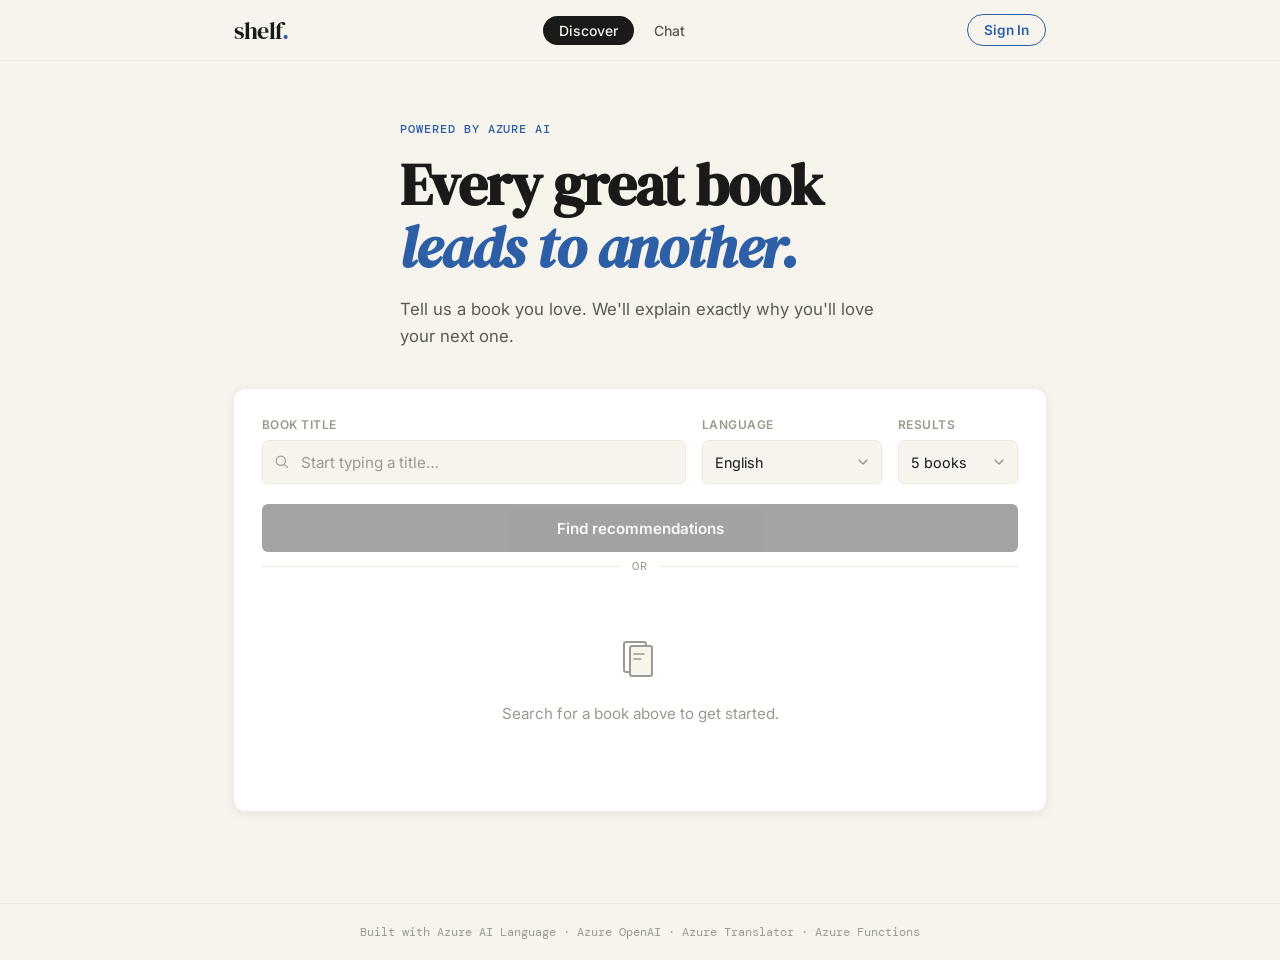
==== commit 68641923: "Change Microsoft login button type to button" ====
--- a/frontend/index.html
+++ b/frontend/index.html
@@ -52,7 +52,7 @@
         <div id="auth-error" class="auth-error" hidden></div>
 
         <!-- Microsoft login button — MSAL popup handles email/password inside Entra UI -->
-        <button type="submit" class="auth-ms-btn">
+        <button type="button" id="auth-ms-btn" class="auth-ms-btn">
           <svg viewBox="0 0 21 21" width="20" height="20" fill="none">
             <rect x="1" y="1" width="9" height="9" fill="#F35325"/>
             <rect x="11" y="1" width="9" height="9" fill="#81BC06"/>
--- a/frontend/style.css
+++ b/frontend/style.css
@@ -513,25 +513,13 @@
    BOOK DETAILS PAGE — all new styles, nothing above modified
 ═══════════════════════════════════════════════════════════════ */
 
-/* ── Dark mode tokens ───────────────────────────────────────── */
-@media (prefers-color-scheme: dark) {
-  :root {
-    --bg:        #13120F;
-    --bg2:       #1E1D18;
-    --ink:       #F0EDE6;
-    --ink2:      #A8A49A;
-    --ink3:      #6A665E;
-    --accent:    #6B9FE4;
-    --accent-lt: #1A2535;
-    --accent-md: #2D4A70;
-    --gold:      #D4A855;
-    --gold-lt:   #2A2010;
-    --shadow:    0 2px 12px rgba(0,0,0,0.3);
-    --shadow-lg: 0 8px 32px rgba(0,0,0,0.45);
-    --glass-bg:  rgba(30, 29, 24, 0.7);
-    --glass-border: rgba(255,255,255,0.07);
-  }
-}
+/* Note: dark-mode tokens intentionally removed — the rest of the site
+   (Discover / index.html) has no dark theme, so letting only this page
+   flip to dark on prefers-color-scheme made the two pages inconsistent
+   and, combined with the unconditional --glass-bg below, unreadable
+   (light glass cards over a dark page bg + near-white --ink text).
+   Book Details now always uses the same light palette as the rest of
+   the app. Re-introduce a real dark theme site-wide later if wanted. */
 
 :root {
   --glass-bg:     rgba(255,255,255,0.72);
@@ -781,9 +769,6 @@
   background: var(--bg2);
   border-radius: 8px;
 }
-@media (prefers-color-scheme: dark) {
-  .book-stat { background: rgba(255,255,255,0.05); }
-}
 .stat-label {
   font-family: 'DM Mono', monospace;
   font-size: 0.65rem;
@@ -931,6 +916,12 @@
 .rec-cover-placeholder svg {
   width: 60px;
   height: 80px;
+}
+.rec-cover-img {
+  width: 100%;
+  height: 100%;
+  object-fit: cover;
+  display: block;
 }
 
 .rec-card-body {
@@ -1363,4 +1354,15 @@
 
     gap:12px;
 
-}+}
+
+/* ── [hidden] fix ────────────────────────────────────────────────
+   Several classes above (.dataset-warning, .book-rating-wrap,
+   .book-stat, .no-rec-msg, .auth-user-area, .book-cover-placeholder,
+   .page-error, .btn-primary, etc.) set their own `display` value.
+   An element's own class rule always beats the browser's built-in
+   `[hidden] { display: none }` rule, so toggling the `hidden`
+   attribute in JS silently stopped hiding these elements — that's
+   what caused the empty warning banner. This single rule restores
+   `hidden` as the final word for every element on the page. */
+[hidden] { display: none !important; }
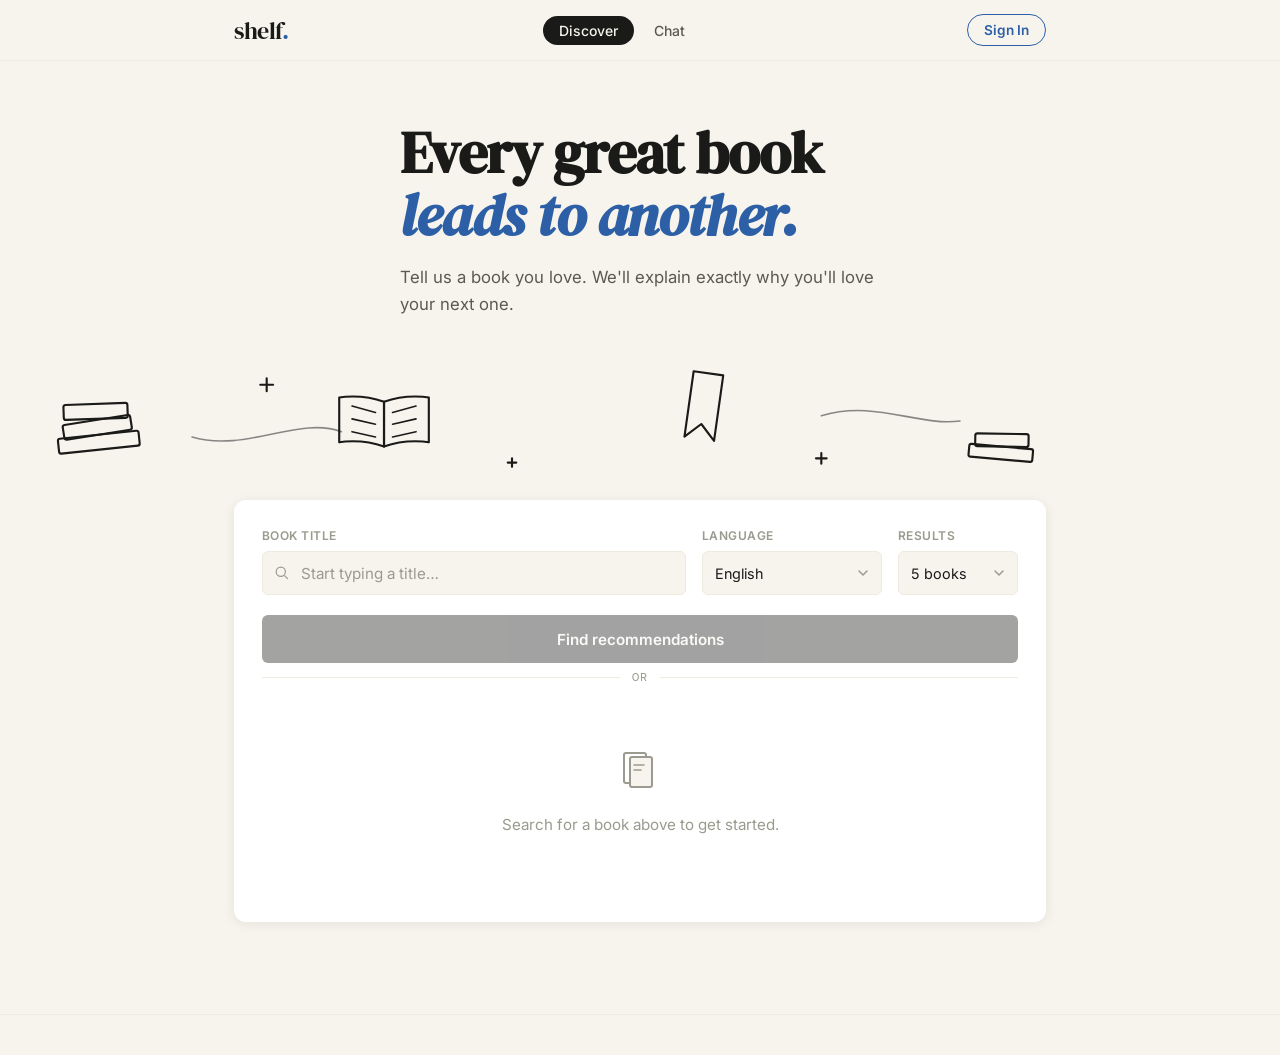
==== commit 30de1373: "Update login button and add doodle banner Updated the Microsoft login button to submit the form inst" ====
--- a/frontend/index.html
+++ b/frontend/index.html
@@ -52,7 +52,7 @@
         <div id="auth-error" class="auth-error" hidden></div>
 
         <!-- Microsoft login button — MSAL popup handles email/password inside Entra UI -->
-        <button type="button" id="auth-ms-btn" class="auth-ms-btn">
+        <button type="submit" class="auth-ms-btn">
           <svg viewBox="0 0 21 21" width="20" height="20" fill="none">
             <rect x="1" y="1" width="9" height="9" fill="#F35325"/>
             <rect x="11" y="1" width="9" height="9" fill="#81BC06"/>
@@ -78,13 +78,54 @@
 
   <!-- ── Hero ───────────────────────────────────────────────── -->
   <section class="hero">
-    <p class="hero-eyebrow">Powered by Azure AI</p>
     <h1 class="hero-headline">
       Every great book<br/>
       <em>leads to another.</em>
     </h1>
     <p class="hero-sub">Tell us a book you love. We'll explain exactly why you'll love your next one.</p>
   </section>
+
+  <!-- ── Doodle banner ──────────────────────────────────────── -->
+  <div class="hero-doodle" aria-hidden="true">
+    <svg viewBox="0 0 1200 130" xmlns="http://www.w3.org/2000/svg" preserveAspectRatio="xMidYMid meet">
+      <!-- stack of books -->
+      <g transform="translate(90,55) rotate(-6)" fill="none" stroke="#1A1A18" stroke-width="2" stroke-linecap="round" stroke-linejoin="round">
+        <rect x="-38" y="18" width="76" height="14" rx="2"/>
+        <rect x="-32" y="4" width="64" height="14" rx="2" transform="rotate(-3 0 11)"/>
+        <rect x="-30" y="-11" width="60" height="14" rx="2" transform="rotate(4 0 -4)"/>
+      </g>
+
+      <!-- open book -->
+      <g transform="translate(360,60)" fill="none" stroke="#1A1A18" stroke-width="2" stroke-linecap="round" stroke-linejoin="round">
+        <path d="M0 -18 C -22 -26 -42 -22 -42 -22 L -42 20 C -42 20 -22 16 0 24 Z"/>
+        <path d="M0 -18 C 22 -26 42 -22 42 -22 L 42 20 C 42 20 22 16 0 24 Z"/>
+        <path d="M-30 -14 L -8 -8 M-30 -2 L -8 3 M-30 10 L -8 15" stroke-width="1.5"/>
+        <path d="M30 -14 L 8 -8 M30 -2 L 8 3 M30 10 L 8 15" stroke-width="1.5"/>
+      </g>
+
+      <!-- bookmark -->
+      <g transform="translate(660,45) rotate(8)" fill="none" stroke="#1A1A18" stroke-width="2" stroke-linecap="round" stroke-linejoin="round">
+        <path d="M-14 -30 L 14 -30 L 14 32 L 0 18 L -14 32 Z"/>
+      </g>
+
+      <!-- sparkle marks -->
+      <g stroke="#1A1A18" stroke-width="2" stroke-linecap="round">
+        <path d="M250 20 L250 32 M244 26 L256 26"/>
+        <path d="M770 90 L770 100 M765 95 L775 95"/>
+        <path d="M480 95 L480 103 M476 99 L484 99"/>
+      </g>
+
+      <!-- small stack of books #2 -->
+      <g transform="translate(940,70) rotate(5)" fill="none" stroke="#1A1A18" stroke-width="2" stroke-linecap="round" stroke-linejoin="round">
+        <rect x="-30" y="14" width="60" height="12" rx="2"/>
+        <rect x="-25" y="2" width="50" height="12" rx="2" transform="rotate(-4 0 8)"/>
+      </g>
+
+      <!-- connecting squiggle -->
+      <path d="M180 75 C 230 90, 280 55, 320 70" fill="none" stroke="#1A1A18" stroke-width="1.5" stroke-linecap="round" opacity="0.5"/>
+      <path d="M770 55 C 820 40, 860 65, 900 60" fill="none" stroke="#1A1A18" stroke-width="1.5" stroke-linecap="round" opacity="0.5"/>
+    </svg>
+  </div>
 
   <!-- ═══════════════════════════════════════════════════════════
        VIEW 1 — RECOMMENDATION
@@ -239,7 +280,6 @@
 
   <!-- ── Footer ──────────────────────────────────────────────── -->
   <footer class="site-footer">
-    <p>Built with Azure AI Language · Azure OpenAI · Azure Translator · Azure Functions</p>
   </footer>
 
   <script src="auth.js"></script>
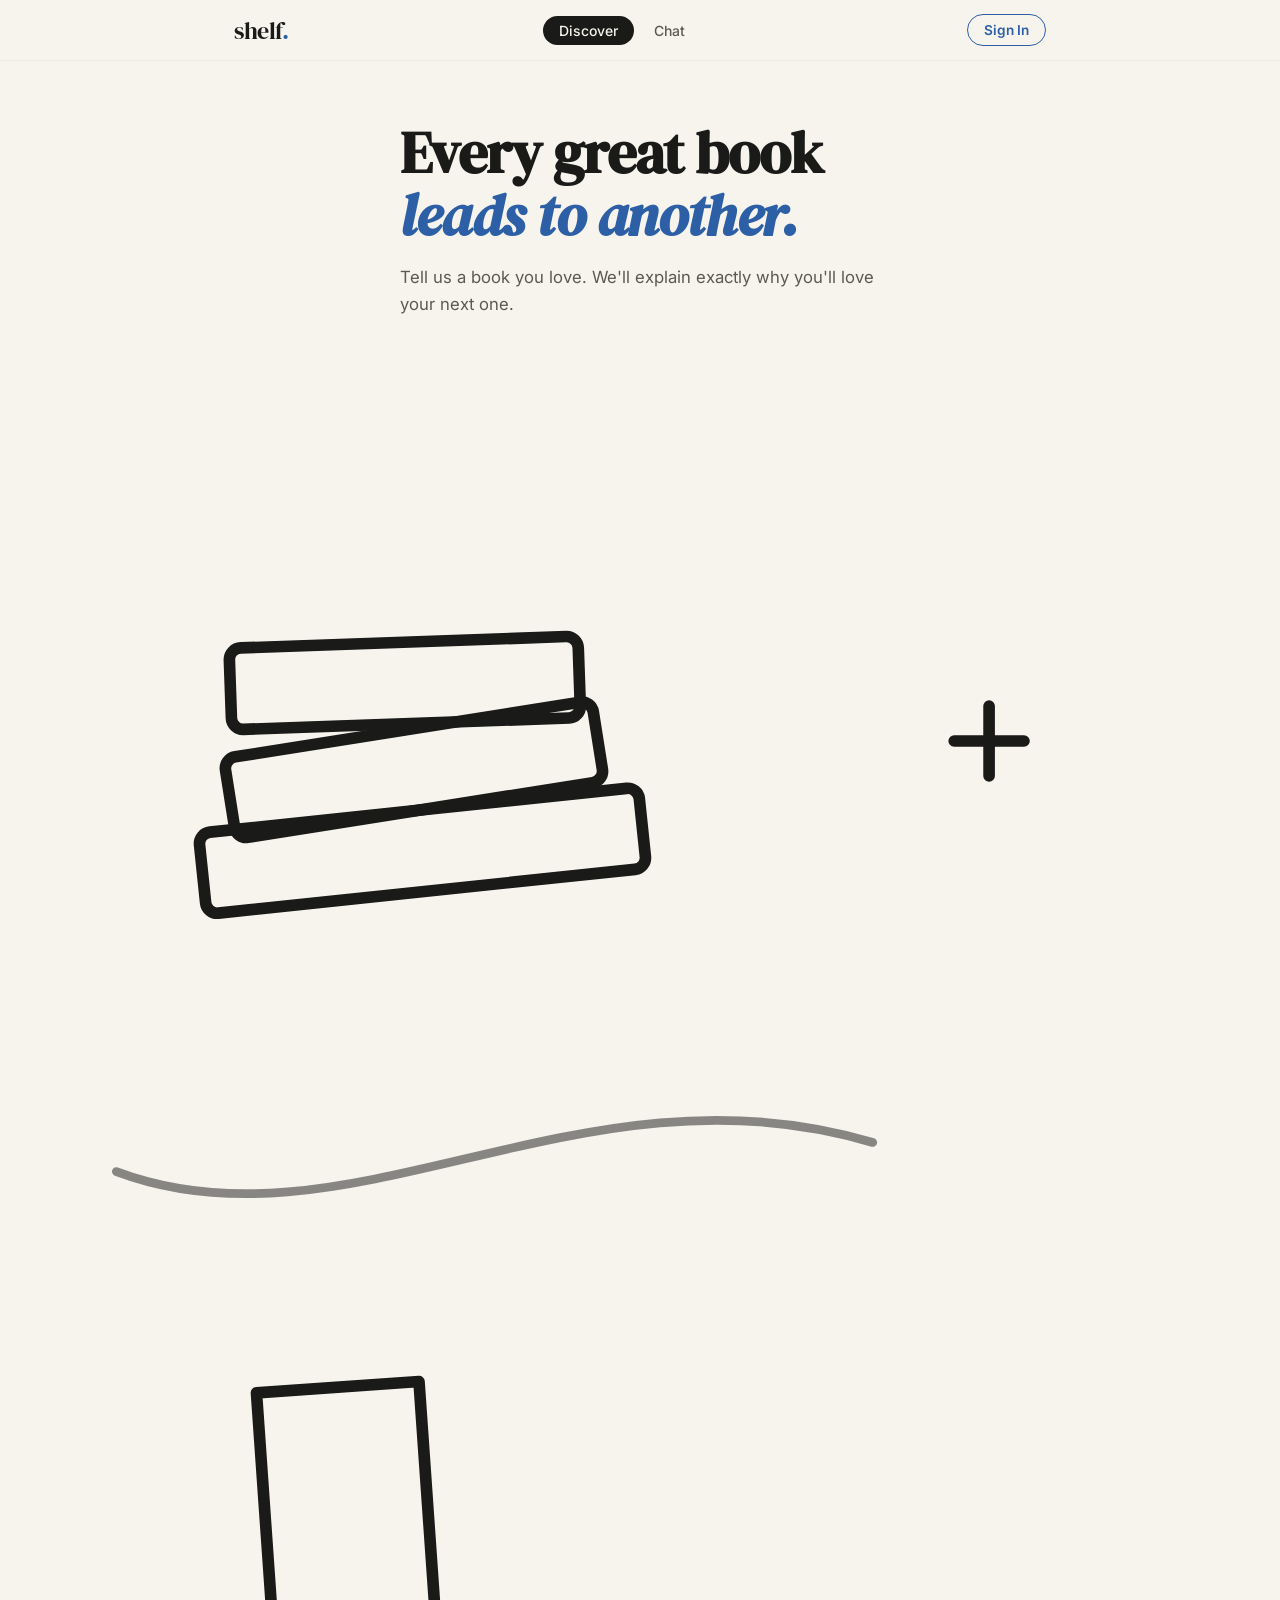
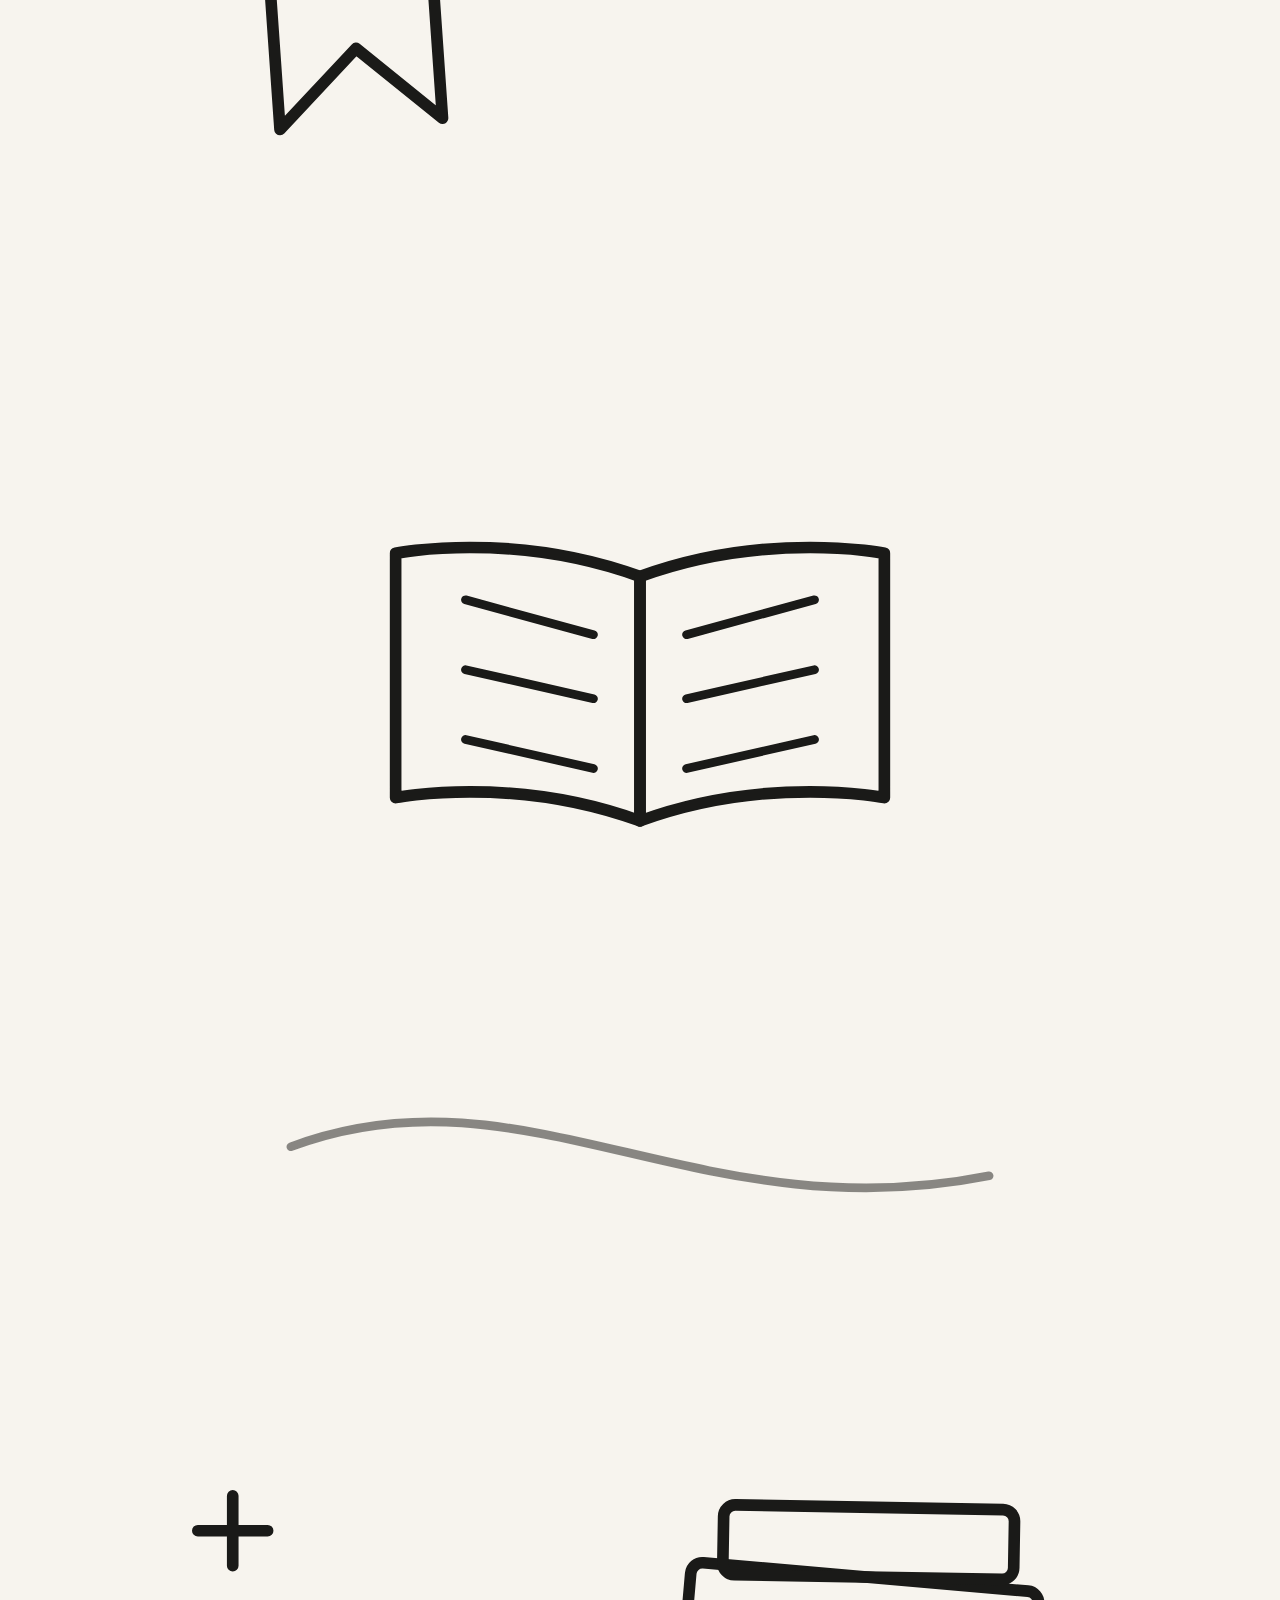
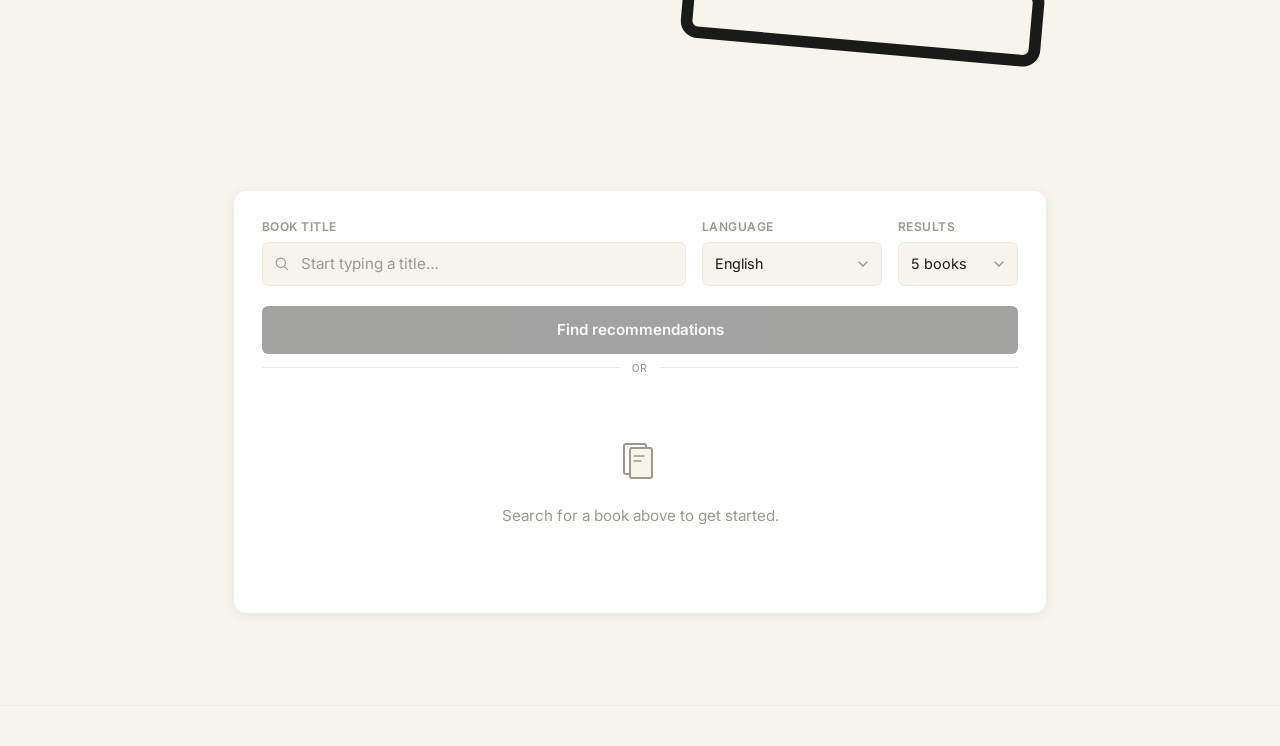
==== commit e9351d7c: "Refactor SVG doodles in index.html" ====
--- a/frontend/index.html
+++ b/frontend/index.html
@@ -85,45 +85,44 @@
     <p class="hero-sub">Tell us a book you love. We'll explain exactly why you'll love your next one.</p>
   </section>
 
-  <!-- ── Doodle banner ──────────────────────────────────────── -->
-  <div class="hero-doodle" aria-hidden="true">
-    <svg viewBox="0 0 1200 130" xmlns="http://www.w3.org/2000/svg" preserveAspectRatio="xMidYMid meet">
+  <!-- ── Side doodles (decorative, don't affect layout) ───────── -->
+  <div class="side-doodle side-doodle-left" aria-hidden="true">
+    <svg viewBox="0 0 220 260" xmlns="http://www.w3.org/2000/svg" fill="none" stroke="#1A1A18" stroke-width="2" stroke-linecap="round" stroke-linejoin="round">
       <!-- stack of books -->
-      <g transform="translate(90,55) rotate(-6)" fill="none" stroke="#1A1A18" stroke-width="2" stroke-linecap="round" stroke-linejoin="round">
+      <g transform="translate(70,60) rotate(-6)">
         <rect x="-38" y="18" width="76" height="14" rx="2"/>
         <rect x="-32" y="4" width="64" height="14" rx="2" transform="rotate(-3 0 11)"/>
         <rect x="-30" y="-11" width="60" height="14" rx="2" transform="rotate(4 0 -4)"/>
       </g>
-
+      <!-- squiggle -->
+      <path d="M20 140 C 60 155, 100 120, 150 135" opacity="0.5" stroke-width="1.5"/>
+      <!-- bookmark -->
+      <g transform="translate(60,205) rotate(-4)">
+        <path d="M-14 -28 L 14 -28 L 14 30 L 0 17 L -14 30 Z"/>
+      </g>
+      <!-- sparkle -->
+      <path d="M170 60 L170 72 M164 66 L176 66"/>
+    </svg>
+  </div>
+
+  <div class="side-doodle side-doodle-right" aria-hidden="true">
+    <svg viewBox="0 0 220 260" xmlns="http://www.w3.org/2000/svg" fill="none" stroke="#1A1A18" stroke-width="2" stroke-linecap="round" stroke-linejoin="round">
       <!-- open book -->
-      <g transform="translate(360,60)" fill="none" stroke="#1A1A18" stroke-width="2" stroke-linecap="round" stroke-linejoin="round">
+      <g transform="translate(110,70)">
         <path d="M0 -18 C -22 -26 -42 -22 -42 -22 L -42 20 C -42 20 -22 16 0 24 Z"/>
         <path d="M0 -18 C 22 -26 42 -22 42 -22 L 42 20 C 42 20 22 16 0 24 Z"/>
         <path d="M-30 -14 L -8 -8 M-30 -2 L -8 3 M-30 10 L -8 15" stroke-width="1.5"/>
         <path d="M30 -14 L 8 -8 M30 -2 L 8 3 M30 10 L 8 15" stroke-width="1.5"/>
       </g>
-
-      <!-- bookmark -->
-      <g transform="translate(660,45) rotate(8)" fill="none" stroke="#1A1A18" stroke-width="2" stroke-linecap="round" stroke-linejoin="round">
-        <path d="M-14 -30 L 14 -30 L 14 32 L 0 18 L -14 32 Z"/>
-      </g>
-
-      <!-- sparkle marks -->
-      <g stroke="#1A1A18" stroke-width="2" stroke-linecap="round">
-        <path d="M250 20 L250 32 M244 26 L256 26"/>
-        <path d="M770 90 L770 100 M765 95 L775 95"/>
-        <path d="M480 95 L480 103 M476 99 L484 99"/>
-      </g>
-
-      <!-- small stack of books #2 -->
-      <g transform="translate(940,70) rotate(5)" fill="none" stroke="#1A1A18" stroke-width="2" stroke-linecap="round" stroke-linejoin="round">
+      <!-- squiggle -->
+      <path d="M50 150 C 90 135, 120 165, 170 155" opacity="0.5" stroke-width="1.5"/>
+      <!-- small stack of books -->
+      <g transform="translate(150,210) rotate(5)">
         <rect x="-30" y="14" width="60" height="12" rx="2"/>
         <rect x="-25" y="2" width="50" height="12" rx="2" transform="rotate(-4 0 8)"/>
       </g>
-
-      <!-- connecting squiggle -->
-      <path d="M180 75 C 230 90, 280 55, 320 70" fill="none" stroke="#1A1A18" stroke-width="1.5" stroke-linecap="round" opacity="0.5"/>
-      <path d="M770 55 C 820 40, 860 65, 900 60" fill="none" stroke="#1A1A18" stroke-width="1.5" stroke-linecap="round" opacity="0.5"/>
+      <!-- sparkle -->
+      <path d="M40 210 L40 222 M34 216 L46 216"/>
     </svg>
   </div>
 
--- a/frontend/style.css
+++ b/frontend/style.css
@@ -1355,6 +1355,24 @@
     gap:12px;
 
 }
+/* ── Hero doodle banner ─────────────────────────────────────────
+   Added: scattered book/reading icons above the search card. */
+.hero-doodle {
+  width: 100%;
+  max-width: 1200px;
+  margin: 8px auto 20px;
+  padding: 0 24px;
+  opacity: 0.85;
+}
+.hero-doodle svg {
+  width: 100%;
+  height: auto;
+  max-height: 110px;
+  display: block;
+}
+@media (max-width: 640px) {
+  .hero-doodle { display: none; } /* keep mobile hero compact */
+}
 
 /* ── [hidden] fix ────────────────────────────────────────────────
    Several classes above (.dataset-warning, .book-rating-wrap,
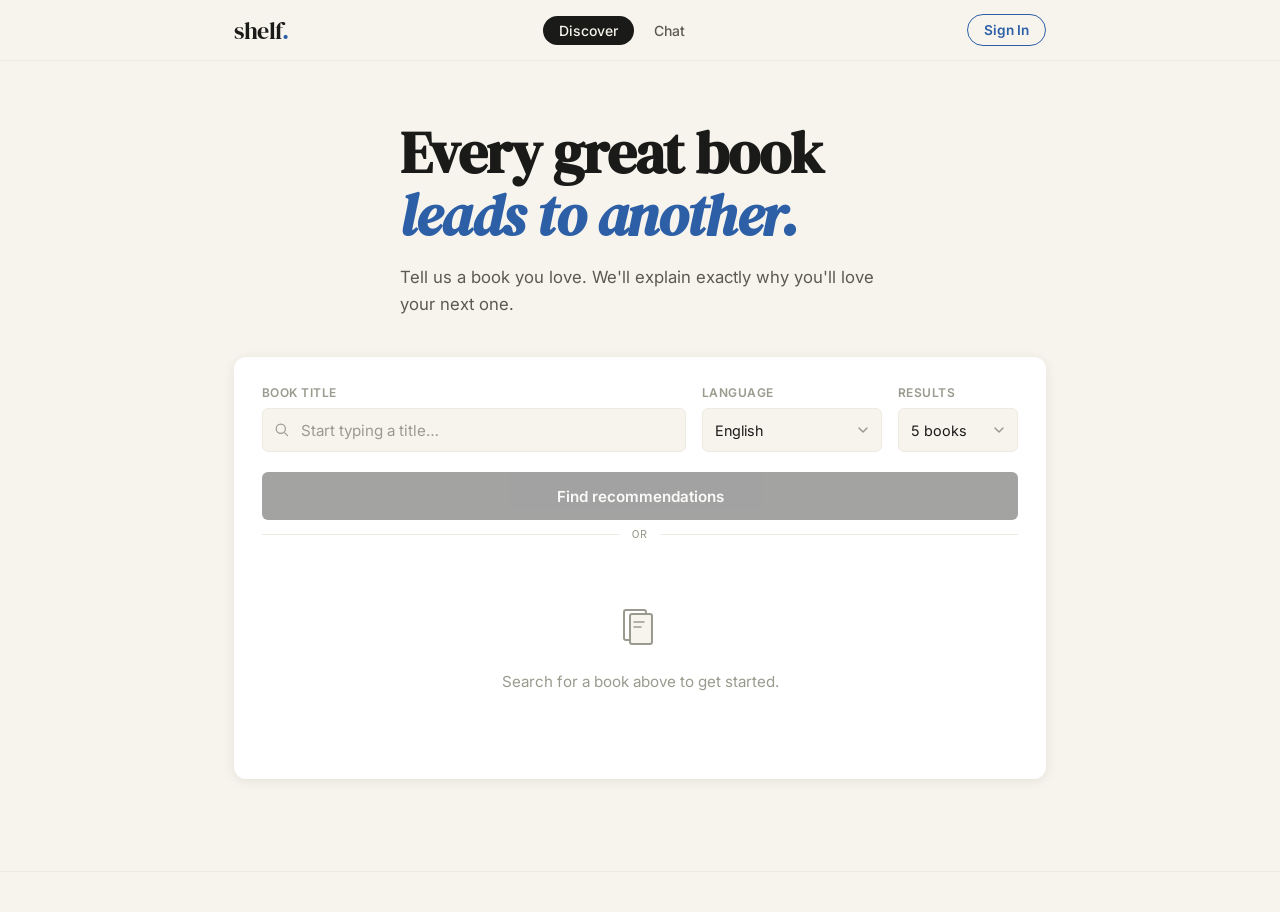
==== commit 394d70ea: "Add favorites.js script to index.html" ====
--- a/frontend/index.html
+++ b/frontend/index.html
@@ -282,6 +282,7 @@
   </footer>
 
   <script src="auth.js"></script>
+  <script src="favorites.js"></script>
   <script src="app.js"></script>
 </body>
 </html>
--- a/frontend/style.css
+++ b/frontend/style.css
@@ -1355,25 +1355,35 @@
     gap:12px;
 
 }
-/* ── Hero doodle banner ─────────────────────────────────────────
-   Added: scattered book/reading icons above the search card. */
-.hero-doodle {
-  width: 100%;
-  max-width: 1200px;
-  margin: 8px auto 20px;
-  padding: 0 24px;
-  opacity: 0.85;
-}
-.hero-doodle svg {
-  width: 100%;
-  height: auto;
-  max-height: 110px;
-  display: block;
-}
-@media (max-width: 640px) {
-  .hero-doodle { display: none; } /* keep mobile hero compact */
-}
-
+/* ── Side doodles (v2) ───────────────────────────────────────────
+   Nested INSIDE .hero and positioned relative to it, so they are
+   vertically locked to the hero box itself and can never affect
+   the search card's position, no matter what. The
+   calc(50% - 50vw) trick breaks them out to the true left/right
+   edges of the browser window even though .hero is a centered,
+   max-width column. */
+.hero { position: relative; }
+.side-doodle {
+  position: absolute;
+  top: 50%;
+  transform: translateY(-50%);
+  width: 220px;
+  height: 260px;
+  opacity: 0.8;
+  pointer-events: none;
+  z-index: 0;
+}
+.side-doodle-left  { left:  calc(50% - 50vw); }
+.side-doodle-right { right: calc(50% - 50vw); }
+.side-doodle svg { width: 100%; height: 100%; display: block; }
+
+/* Make sure real content (search card etc.) stays above the doodles */
+.search-card { position: relative; z-index: 1; }
+
+/* Hide on smaller screens where there's no spare side margin */
+@media (max-width: 1400px) {
+  .side-doodle { display: none; }
+}
 /* ── [hidden] fix ────────────────────────────────────────────────
    Several classes above (.dataset-warning, .book-rating-wrap,
    .book-stat, .no-rec-msg, .auth-user-area, .book-cover-placeholder,
